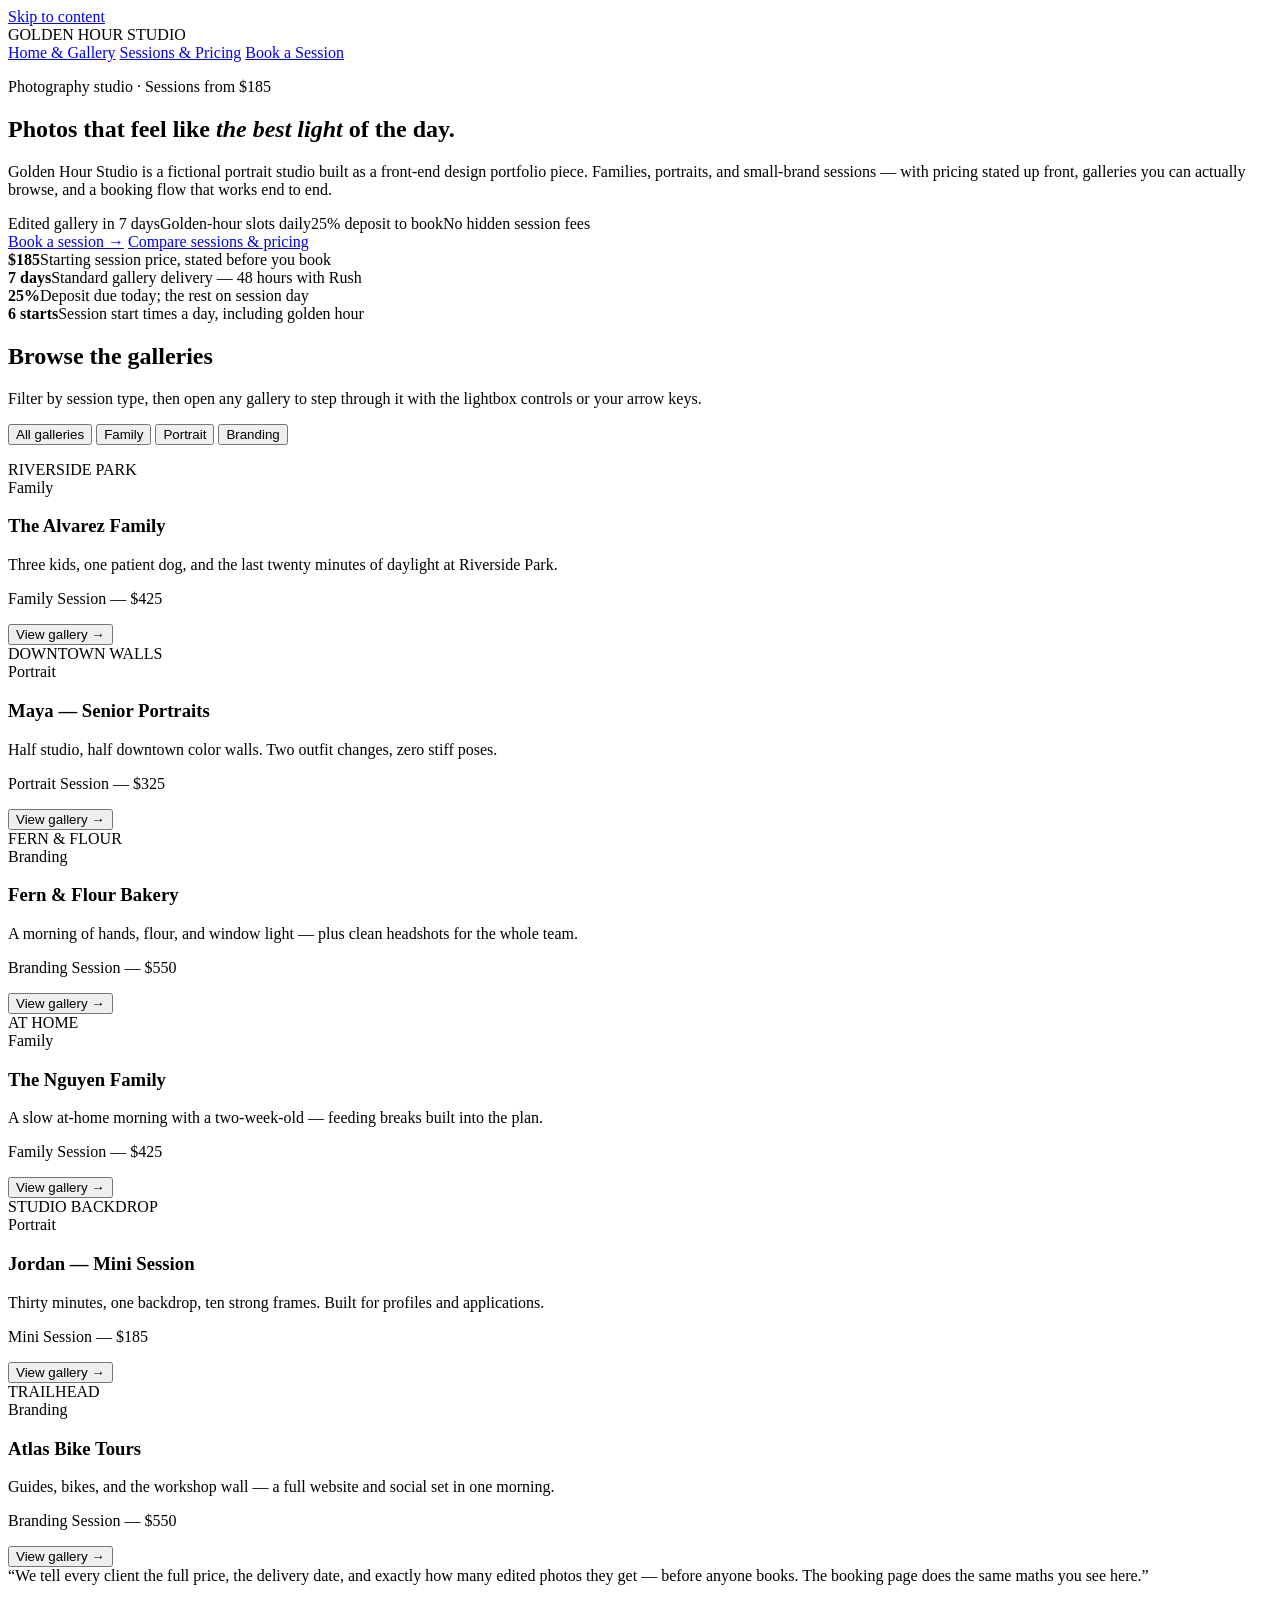
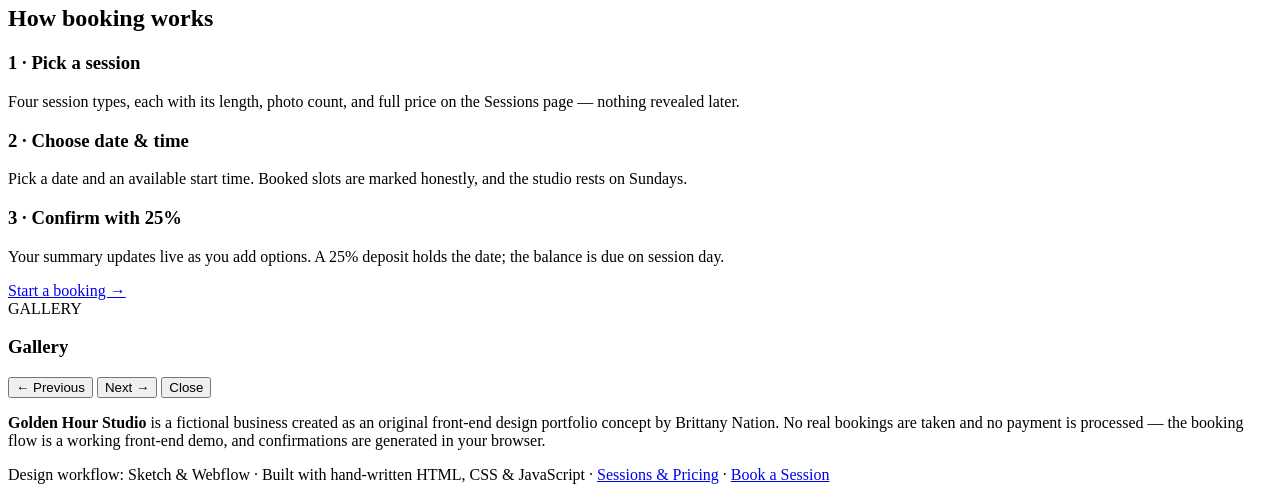
==== index.html @ 1f01c3f1 "Add index.html — Golden Hour Studio booking site" ====
<!DOCTYPE html>
<html lang="en">
<head>
<meta charset="UTF-8">
<meta name="viewport" content="width=device-width, initial-scale=1.0">
<title>Golden Hour Studio — Family, Portrait & Branding Photography</title>
<meta name="description" content="Golden Hour Studio is a fictional photography studio. Browse real galleries by session type, compare honest session pricing, and book a session in a working booking flow.">
<meta property="og:title" content="Golden Hour Studio — Photography Booking">
<meta property="og:description" content="Family, portrait, and branding sessions with honest pricing and a booking flow that actually works — pick a package, a date, and a golden-hour slot.">
<meta property="og:type" content="website">
<meta property="og:url" content="https://brittanynation.github.io/golden-hour-studio/">
<meta property="og:image" content="https://brittanynation.github.io/golden-hour-studio/og-image.png">
<meta name="twitter:card" content="summary_large_image">
<link rel="stylesheet" href="styles.css">
</head>
<body>
<a class="skip" href="#main">Skip to content</a>
<header class="topbar"><div class="wrap">
  <div class="brand">GOLDEN HOUR <span>STUDIO</span></div>
  <nav class="nav" aria-label="Main">
    <a href="index.html" aria-current="page">Home & Gallery</a>
    <a href="sessions.html">Sessions & Pricing</a>
    <a href="book.html">Book a Session</a>
  </nav>
</div></header>

<main id="main" class="wrap">
  <section class="hero">
    <p class="eyebrow">Photography studio · Sessions from $185</p>
    <h1>Photos that feel like <em>the best light</em> of the day.</h1>
    <p class="lede">Golden Hour Studio is a fictional portrait studio built as a front-end design portfolio piece. Families, portraits, and small-brand sessions — with pricing stated up front, galleries you can actually browse, and a booking flow that works end to end.</p>
    <div class="meta-row"><span>Edited gallery in 7 days</span><span>Golden-hour slots daily</span><span>25% deposit to book</span><span>No hidden session fees</span></div>
    <div class="cta-row">
      <a class="btn btn-amber" href="book.html">Book a session →</a>
      <a class="btn btn-ghost" href="sessions.html">Compare sessions & pricing</a>
    </div>
  </section>

  <section class="stats" aria-label="Studio at a glance">
    <div class="stat"><strong>$185</strong>Starting session price, stated before you book</div>
    <div class="stat dark"><strong>7 days</strong>Standard gallery delivery — 48 hours with Rush</div>
    <div class="stat"><strong>25%</strong>Deposit due today; the rest on session day</div>
    <div class="stat dark"><strong>6 starts</strong>Session start times a day, including golden hour</div>
  </section>

  <section aria-labelledby="gallery-h">
    <h2 id="gallery-h">Browse the galleries</h2>
    <p class="hint">Filter by session type, then open any gallery to step through it with the lightbox controls or your arrow keys.</p>
    <div class="filter-row" role="group" aria-label="Filter galleries">
      <button type="button" class="filter-btn selected" data-filter="all" aria-pressed="true">All galleries</button>
      <button type="button" class="filter-btn" data-filter="family" aria-pressed="false">Family</button>
      <button type="button" class="filter-btn" data-filter="portrait" aria-pressed="false">Portrait</button>
      <button type="button" class="filter-btn" data-filter="branding" aria-pressed="false">Branding</button>
    </div>
    <p id="gallery-status" class="sr-only" role="status" aria-live="polite"></p>
    <div class="grid3" id="gallery-grid">
      <article class="card gallery-card" data-category="family" data-title="The Alvarez Family at Riverside Park" data-caption="Family Session · 75 minutes · 35 edited photos · Riverside Park at golden hour" data-visual="v-amber">
        <div class="card-visual v-amber">RIVERSIDE PARK</div>
        <div class="card-body"><span class="badge badge-amber">Family</span><h3>The Alvarez Family</h3><p>Three kids, one patient dog, and the last twenty minutes of daylight at Riverside Park.</p><p class="price">Family Session — $425</p><button type="button" class="btn btn-primary view-btn">View gallery →</button></div>
      </article>
      <article class="card gallery-card" data-category="portrait" data-title="Maya — Senior Portrait Session" data-caption="Portrait Session · 60 minutes · 25 edited photos · Studio + downtown walls" data-visual="v-rose">
        <div class="card-visual v-rose">DOWNTOWN WALLS</div>
        <div class="card-body"><span class="badge">Portrait</span><h3>Maya — Senior Portraits</h3><p>Half studio, half downtown color walls. Two outfit changes, zero stiff poses.</p><p class="price">Portrait Session — $325</p><button type="button" class="btn btn-primary view-btn">View gallery →</button></div>
      </article>
      <article class="card gallery-card" data-category="branding" data-title="Fern & Flour Bakery — Brand Session" data-caption="Branding Session · 2 hours · 40 edited photos + headshots · On location at the bakery" data-visual="v-olive">
        <div class="card-visual v-olive">FERN & FLOUR</div>
        <div class="card-body"><span class="badge">Branding</span><h3>Fern &amp; Flour Bakery</h3><p>A morning of hands, flour, and window light — plus clean headshots for the whole team.</p><p class="price">Branding Session — $550</p><button type="button" class="btn btn-primary view-btn">View gallery →</button></div>
      </article>
      <article class="card gallery-card" data-category="family" data-title="The Nguyen Family — New Baby at Home" data-caption="Family Session · 75 minutes · 35 edited photos · At-home lifestyle session" data-visual="v-sand">
        <div class="card-visual v-sand">AT HOME</div>
        <div class="card-body"><span class="badge badge-amber">Family</span><h3>The Nguyen Family</h3><p>A slow at-home morning with a two-week-old — feeding breaks built into the plan.</p><p class="price">Family Session — $425</p><button type="button" class="btn btn-primary view-btn">View gallery →</button></div>
      </article>
      <article class="card gallery-card" data-category="portrait" data-title="Jordan — Studio Portrait Mini" data-caption="Mini Session · 30 minutes · 10 edited photos · Studio backdrop, one outfit" data-visual="v-ink">
        <div class="card-visual v-ink">STUDIO BACKDROP</div>
        <div class="card-body"><span class="badge">Portrait</span><h3>Jordan — Mini Session</h3><p>Thirty minutes, one backdrop, ten strong frames. Built for profiles and applications.</p><p class="price">Mini Session — $185</p><button type="button" class="btn btn-primary view-btn">View gallery →</button></div>
      </article>
      <article class="card gallery-card" data-category="branding" data-title="Atlas Bike Tours — Team Branding" data-caption="Branding Session · 2 hours · 40 edited photos + headshots · Trailhead + workshop" data-visual="v-dusk">
        <div class="card-visual v-dusk">TRAILHEAD</div>
        <div class="card-body"><span class="badge">Branding</span><h3>Atlas Bike Tours</h3><p>Guides, bikes, and the workshop wall — a full website and social set in one morning.</p><p class="price">Branding Session — $550</p><button type="button" class="btn btn-primary view-btn">View gallery →</button></div>
      </article>
    </div>
  </section>

  <div class="story">“We tell every client the full price, the delivery date, and exactly how many edited photos they get — before anyone books. The booking page does the same maths you see here.”</div>

  <section aria-labelledby="how-h">
    <h2 id="how-h">How booking works</h2>
    <div class="notes">
      <div class="note"><h3>1 · Pick a session</h3><p>Four session types, each with its length, photo count, and full price on the Sessions page — nothing revealed later.</p></div>
      <div class="note"><h3>2 · Choose date & time</h3><p>Pick a date and an available start time. Booked slots are marked honestly, and the studio rests on Sundays.</p></div>
      <div class="note"><h3>3 · Confirm with 25%</h3><p>Your summary updates live as you add options. A 25% deposit holds the date; the balance is due on session day.</p></div>
    </div>
    <div class="cta-row"><a class="btn btn-amber" href="book.html">Start a booking →</a></div>
  </section>
</main>

<div class="lightbox" id="lightbox" aria-hidden="true" role="dialog" aria-modal="true" aria-labelledby="lightbox-title">
  <div class="lightbox-box">
    <div class="lightbox-visual v-amber" id="lightbox-visual">GALLERY</div>
    <div class="lightbox-body">
      <h3 id="lightbox-title">Gallery</h3>
      <p id="lightbox-caption"></p>
      <div class="lightbox-nav">
        <button type="button" class="btn btn-ghost" id="lightbox-prev">← Previous</button>
        <button type="button" class="btn btn-ghost" id="lightbox-next">Next →</button>
        <button type="button" class="btn btn-primary" id="lightbox-close">Close</button>
      </div>
    </div>
  </div>
</div>

<footer><div class="wrap">
  <p><strong>Golden Hour Studio</strong> is a fictional business created as an original front-end design portfolio concept by Brittany Nation. No real bookings are taken and no payment is processed — the booking flow is a working front-end demo, and confirmations are generated in your browser.</p>
  <p>Design workflow: Sketch &amp; Webflow · Built with hand-written HTML, CSS &amp; JavaScript · <a href="sessions.html">Sessions &amp; Pricing</a> · <a href="book.html">Book a Session</a></p>
</div></footer>
<script src="studio.js"></script>
</body>
</html>
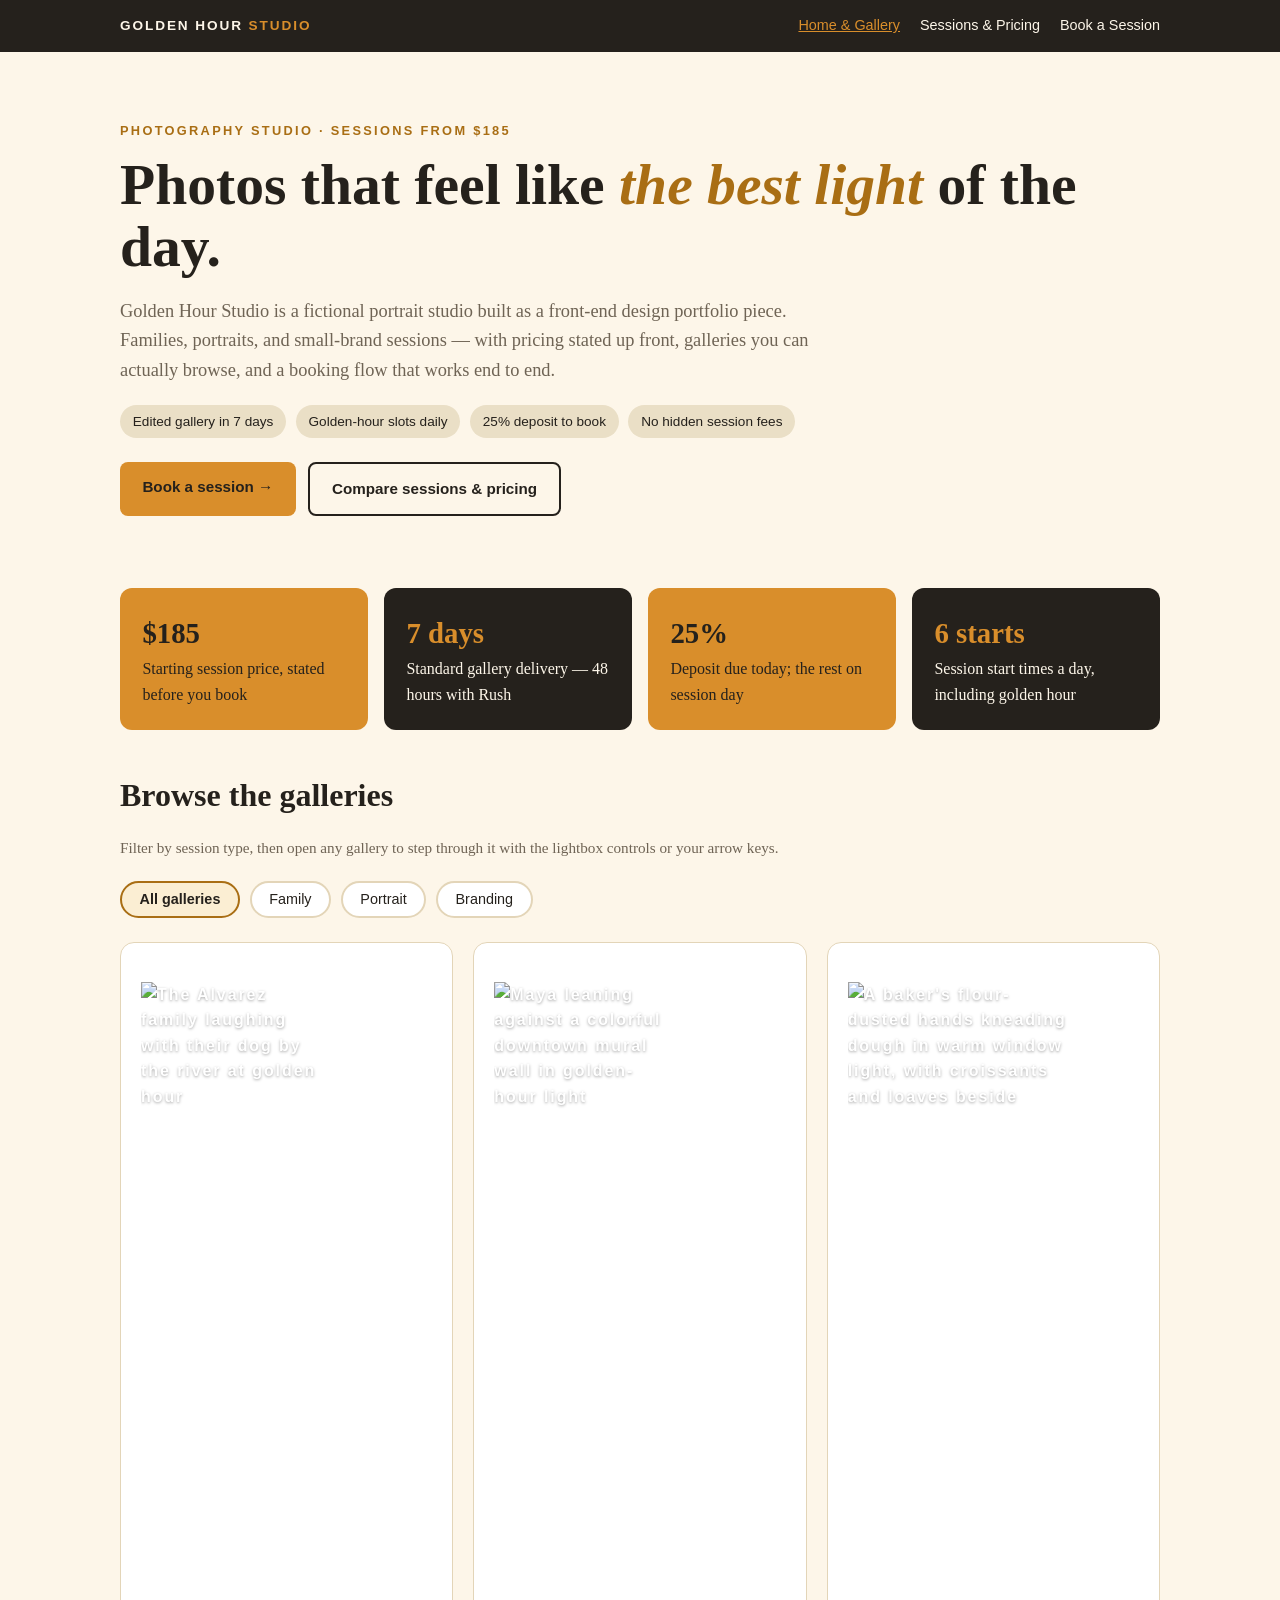
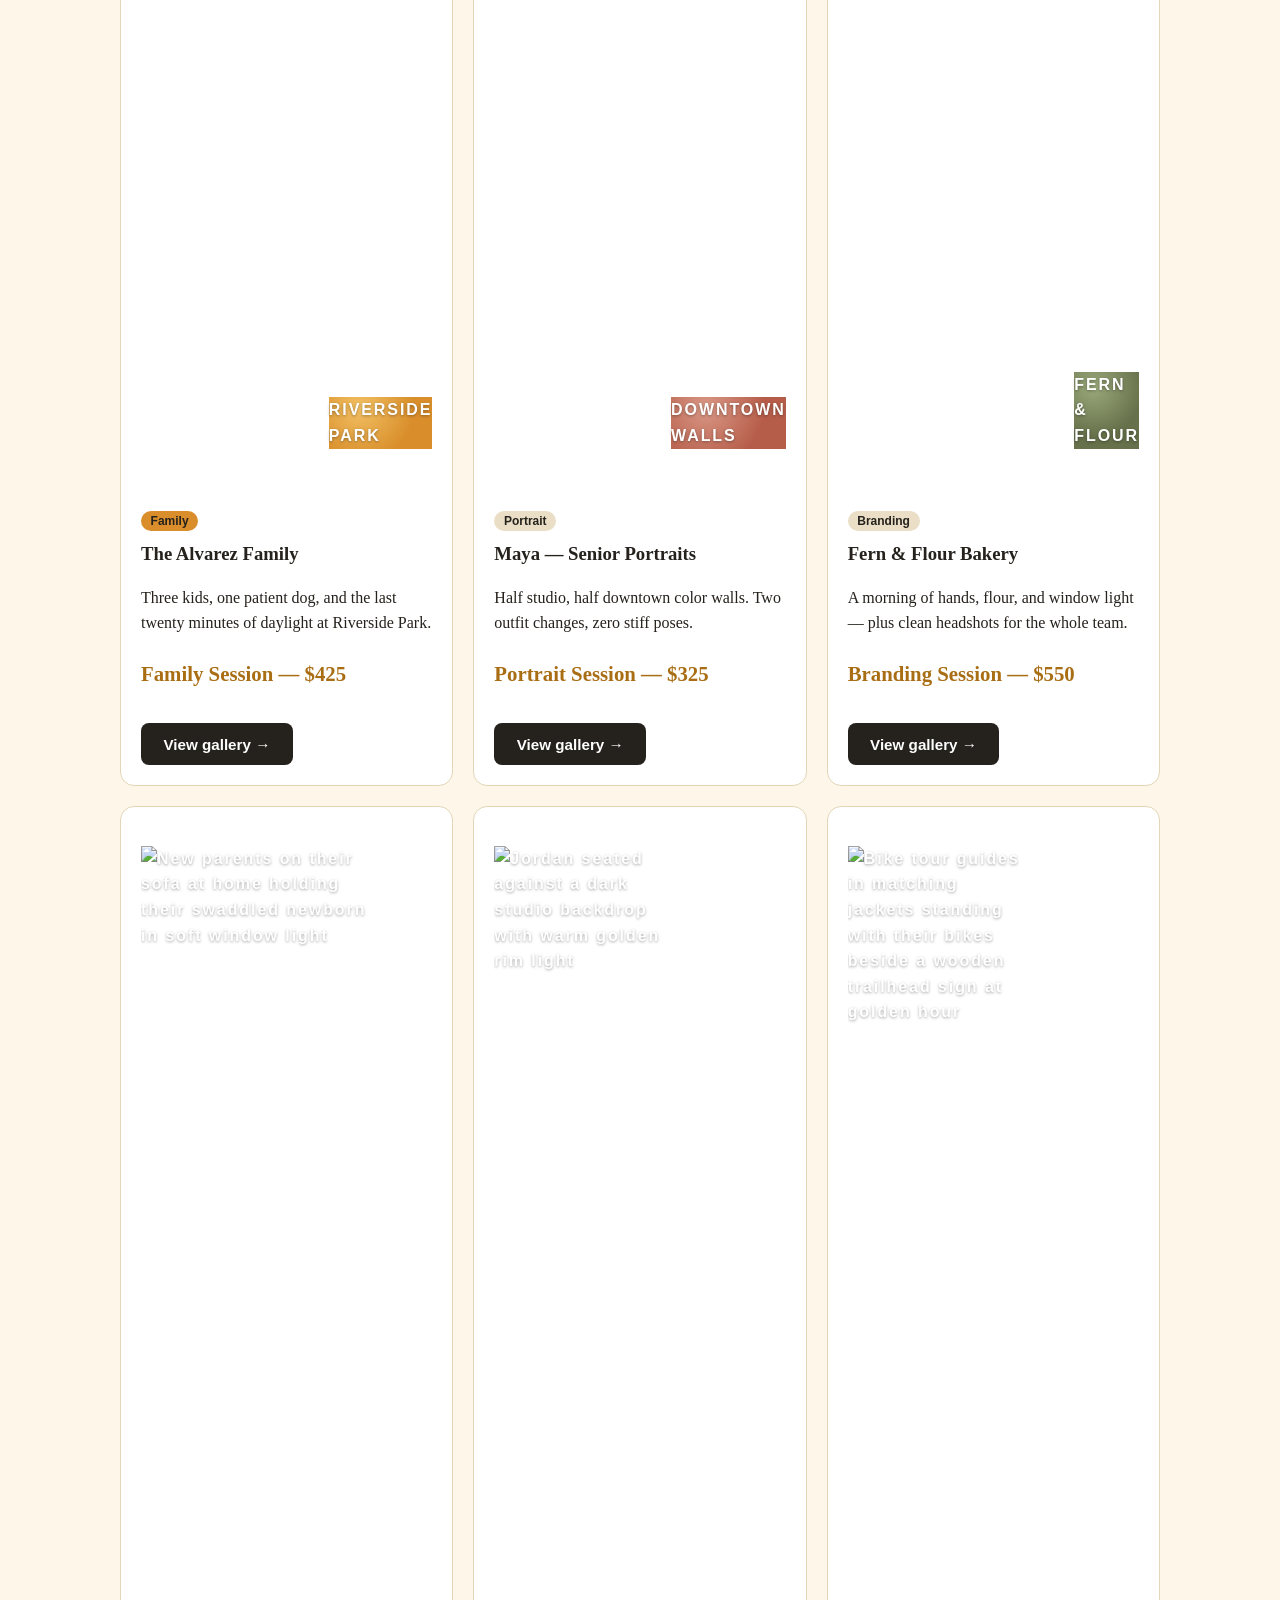
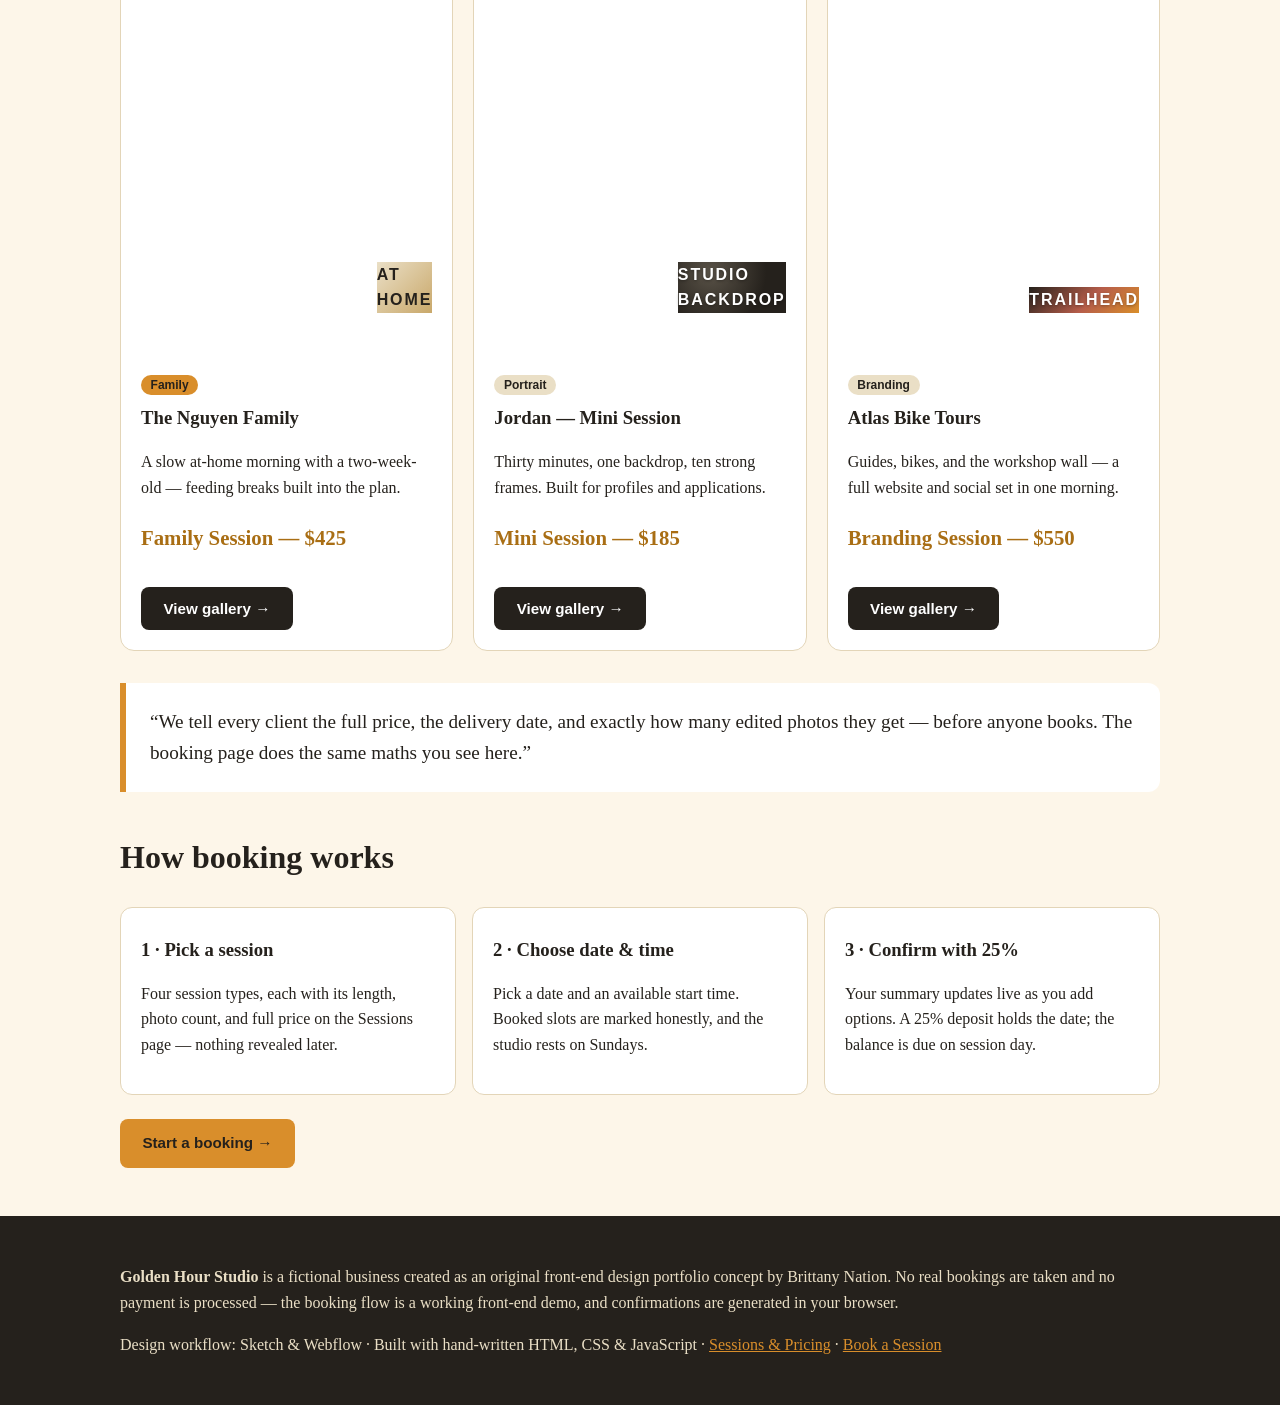
==== commit 658fa61d: "Gallery: real photos on cards and in the lightbox" ====
--- a/index.html
+++ b/index.html
@@ -54,28 +54,28 @@
     </div>
     <p id="gallery-status" class="sr-only" role="status" aria-live="polite"></p>
     <div class="grid3" id="gallery-grid">
-      <article class="card gallery-card" data-category="family" data-title="The Alvarez Family at Riverside Park" data-caption="Family Session · 75 minutes · 35 edited photos · Riverside Park at golden hour" data-visual="v-amber">
-        <div class="card-visual v-amber">RIVERSIDE PARK</div>
+      <article class="card gallery-card" data-category="family" data-title="The Alvarez Family at Riverside Park" data-caption="Family Session · 75 minutes · 35 edited photos · Riverside Park at golden hour" data-visual="v-amber" data-img="gallery-1.jpg">
+        <div class="card-visual photo"><img src="gallery-1.jpg" alt="The Alvarez family laughing with their dog by the river at golden hour" width="1600" height="1067" loading="lazy"><span class="visual-chip v-amber">RIVERSIDE PARK</span></div>
         <div class="card-body"><span class="badge badge-amber">Family</span><h3>The Alvarez Family</h3><p>Three kids, one patient dog, and the last twenty minutes of daylight at Riverside Park.</p><p class="price">Family Session — $425</p><button type="button" class="btn btn-primary view-btn">View gallery →</button></div>
       </article>
-      <article class="card gallery-card" data-category="portrait" data-title="Maya — Senior Portrait Session" data-caption="Portrait Session · 60 minutes · 25 edited photos · Studio + downtown walls" data-visual="v-rose">
-        <div class="card-visual v-rose">DOWNTOWN WALLS</div>
+      <article class="card gallery-card" data-category="portrait" data-title="Maya — Senior Portrait Session" data-caption="Portrait Session · 60 minutes · 25 edited photos · Studio + downtown walls" data-visual="v-rose" data-img="gallery-2.jpg">
+        <div class="card-visual photo"><img src="gallery-2.jpg" alt="Maya leaning against a colorful downtown mural wall in golden-hour light" width="1600" height="1067" loading="lazy"><span class="visual-chip v-rose">DOWNTOWN WALLS</span></div>
         <div class="card-body"><span class="badge">Portrait</span><h3>Maya — Senior Portraits</h3><p>Half studio, half downtown color walls. Two outfit changes, zero stiff poses.</p><p class="price">Portrait Session — $325</p><button type="button" class="btn btn-primary view-btn">View gallery →</button></div>
       </article>
-      <article class="card gallery-card" data-category="branding" data-title="Fern & Flour Bakery — Brand Session" data-caption="Branding Session · 2 hours · 40 edited photos + headshots · On location at the bakery" data-visual="v-olive">
-        <div class="card-visual v-olive">FERN & FLOUR</div>
+      <article class="card gallery-card" data-category="branding" data-title="Fern & Flour Bakery — Brand Session" data-caption="Branding Session · 2 hours · 40 edited photos + headshots · On location at the bakery" data-visual="v-olive" data-img="gallery-3.jpg">
+        <div class="card-visual photo"><img src="gallery-3.jpg" alt="A baker's flour-dusted hands kneading dough in warm window light, with croissants and loaves beside" width="1600" height="1067" loading="lazy"><span class="visual-chip v-olive">FERN &amp; FLOUR</span></div>
         <div class="card-body"><span class="badge">Branding</span><h3>Fern &amp; Flour Bakery</h3><p>A morning of hands, flour, and window light — plus clean headshots for the whole team.</p><p class="price">Branding Session — $550</p><button type="button" class="btn btn-primary view-btn">View gallery →</button></div>
       </article>
-      <article class="card gallery-card" data-category="family" data-title="The Nguyen Family — New Baby at Home" data-caption="Family Session · 75 minutes · 35 edited photos · At-home lifestyle session" data-visual="v-sand">
-        <div class="card-visual v-sand">AT HOME</div>
+      <article class="card gallery-card" data-category="family" data-title="The Nguyen Family — New Baby at Home" data-caption="Family Session · 75 minutes · 35 edited photos · At-home lifestyle session" data-visual="v-sand" data-img="gallery-4.jpg">
+        <div class="card-visual photo"><img src="gallery-4.jpg" alt="New parents on their sofa at home holding their swaddled newborn in soft window light" width="1600" height="1067" loading="lazy"><span class="visual-chip v-sand">AT HOME</span></div>
         <div class="card-body"><span class="badge badge-amber">Family</span><h3>The Nguyen Family</h3><p>A slow at-home morning with a two-week-old — feeding breaks built into the plan.</p><p class="price">Family Session — $425</p><button type="button" class="btn btn-primary view-btn">View gallery →</button></div>
       </article>
-      <article class="card gallery-card" data-category="portrait" data-title="Jordan — Studio Portrait Mini" data-caption="Mini Session · 30 minutes · 10 edited photos · Studio backdrop, one outfit" data-visual="v-ink">
-        <div class="card-visual v-ink">STUDIO BACKDROP</div>
+      <article class="card gallery-card" data-category="portrait" data-title="Jordan — Studio Portrait Mini" data-caption="Mini Session · 30 minutes · 10 edited photos · Studio backdrop, one outfit" data-visual="v-ink" data-img="gallery-5.jpg">
+        <div class="card-visual photo"><img src="gallery-5.jpg" alt="Jordan seated against a dark studio backdrop with warm golden rim light" width="1600" height="1067" loading="lazy"><span class="visual-chip v-ink">STUDIO BACKDROP</span></div>
         <div class="card-body"><span class="badge">Portrait</span><h3>Jordan — Mini Session</h3><p>Thirty minutes, one backdrop, ten strong frames. Built for profiles and applications.</p><p class="price">Mini Session — $185</p><button type="button" class="btn btn-primary view-btn">View gallery →</button></div>
       </article>
-      <article class="card gallery-card" data-category="branding" data-title="Atlas Bike Tours — Team Branding" data-caption="Branding Session · 2 hours · 40 edited photos + headshots · Trailhead + workshop" data-visual="v-dusk">
-        <div class="card-visual v-dusk">TRAILHEAD</div>
+      <article class="card gallery-card" data-category="branding" data-title="Atlas Bike Tours — Team Branding" data-caption="Branding Session · 2 hours · 40 edited photos + headshots · Trailhead + workshop" data-visual="v-dusk" data-img="gallery-6.jpg">
+        <div class="card-visual photo"><img src="gallery-6.jpg" alt="Bike tour guides in matching jackets standing with their bikes beside a wooden trailhead sign at golden hour" width="1600" height="1067" loading="lazy"><span class="visual-chip v-dusk">TRAILHEAD</span></div>
         <div class="card-body"><span class="badge">Branding</span><h3>Atlas Bike Tours</h3><p>Guides, bikes, and the workshop wall — a full website and social set in one morning.</p><p class="price">Branding Session — $550</p><button type="button" class="btn btn-primary view-btn">View gallery →</button></div>
       </article>
     </div>
@@ -96,7 +96,7 @@
 
 <div class="lightbox" id="lightbox" aria-hidden="true" role="dialog" aria-modal="true" aria-labelledby="lightbox-title">
   <div class="lightbox-box">
-    <div class="lightbox-visual v-amber" id="lightbox-visual">GALLERY</div>
+    <div class="lightbox-visual"><img id="lightbox-img" src="gallery-1.jpg" alt="" width="1600" height="1067"></div>
     <div class="lightbox-body">
       <h3 id="lightbox-title">Gallery</h3>
       <p id="lightbox-caption"></p>
--- a/styles.css
+++ b/styles.css
@@ -0,0 +1,71 @@
+:root{--cream:#FDF6E9;--ink:#25211C;--amber:#D98E2B;--amber-dark:#A96E14;--olive:#66704A;--rose:#B65D4A;--sand:#EADFC6;--muted:#6F6455;--line:#E3D5B8;--white:#fff}
+*{box-sizing:border-box}body{margin:0;font-family:Georgia,'Times New Roman',serif;background:var(--cream);color:var(--ink);line-height:1.6}
+.skip{position:absolute;left:-9999px}.skip:focus{left:1rem;top:1rem;background:#fff;padding:.5rem 1rem;z-index:50}
+.wrap{max-width:1080px;margin:0 auto;padding:0 1.25rem}
+.topbar{background:var(--ink);color:var(--cream)}.topbar .wrap{display:flex;justify-content:space-between;align-items:center;padding:.9rem 1.25rem;flex-wrap:wrap;gap:.75rem}
+.brand{font-family:Arial,sans-serif;font-weight:700;letter-spacing:.14em;font-size:.85rem}.brand span{color:var(--amber)}
+.nav{display:flex;gap:1.25rem;flex-wrap:wrap}.nav a{color:var(--cream);text-decoration:none;font-family:Arial,sans-serif;font-size:.9rem}.nav a:hover,.nav a[aria-current]{color:var(--amber);text-decoration:underline}
+.hero{padding:3.5rem 0 2.5rem}.eyebrow{font-family:Arial,sans-serif;letter-spacing:.18em;text-transform:uppercase;color:var(--amber-dark);font-size:.8rem;font-weight:700}
+h1{font-size:clamp(2.2rem,5vw,3.6rem);line-height:1.08;margin:.5rem 0 1rem}h1 em{color:var(--amber-dark);font-style:italic}
+.lede{font-size:1.15rem;max-width:44rem;color:var(--muted)}
+.meta-row{display:flex;gap:.6rem;flex-wrap:wrap;margin:1.25rem 0}.meta-row span{background:var(--sand);padding:.35rem .8rem;border-radius:999px;font-family:Arial,sans-serif;font-size:.85rem}
+.cta-row{display:flex;gap:.75rem;flex-wrap:wrap;margin-top:1.5rem}
+.btn{display:inline-block;padding:.8rem 1.4rem;border-radius:8px;text-decoration:none;font-family:Arial,sans-serif;font-weight:700;font-size:.95rem;border:0;cursor:pointer}
+.btn-amber{background:var(--amber);color:var(--ink)}.btn-primary{background:var(--ink);color:#fff}.btn-ghost{border:2px solid var(--ink);color:var(--ink);background:transparent}
+.btn.added,.btn.success{background:var(--olive);color:#fff}
+.stats{display:grid;grid-template-columns:repeat(auto-fit,minmax(200px,1fr));gap:1rem;margin:2rem 0}
+.stat{background:var(--amber);color:var(--ink);padding:1.4rem;border-radius:12px}.stat strong{display:block;font-size:1.8rem}
+.stat.dark{background:var(--ink);color:var(--cream)}.stat.dark strong{color:var(--amber)}
+h2{font-size:2rem;margin:2.5rem 0 .5rem}h3{margin:.4rem 0}.hint{color:var(--muted);font-size:.95rem}
+.grid3{display:grid;grid-template-columns:repeat(auto-fit,minmax(260px,1fr));gap:1.25rem;margin:1.5rem 0}
+.card{background:#fff;border:1px solid var(--line);border-radius:14px;overflow:hidden}
+.card-visual{padding:2.4rem 1.25rem;color:#fff;font-family:Arial,sans-serif;font-weight:700;letter-spacing:.12em;min-height:130px;display:flex;align-items:flex-end;text-shadow:0 1px 3px rgba(0,0,0,.35)}
+.v-amber{background:radial-gradient(circle at 30% 20%,#F2C063,#D98E2B 65%)}
+.v-olive{background:radial-gradient(circle at 30% 20%,#9AA87A,#66704A 65%)}
+.v-rose{background:radial-gradient(circle at 30% 20%,#D99885,#B65D4A 65%)}
+.v-ink{background:radial-gradient(circle at 30% 20%,#5A5348,#25211C 65%)}
+.v-sand{background:linear-gradient(135deg,#EADFC6,#C9A86A);color:var(--ink);text-shadow:none}
+.v-dusk{background:linear-gradient(135deg,#25211C 0%,#B65D4A 55%,#D98E2B 100%)}
+.card-body{padding:1.25rem}.badge{background:var(--sand);padding:.2rem .6rem;border-radius:999px;font-family:Arial,sans-serif;font-size:.75rem;font-weight:700}.badge-amber{background:var(--amber);color:var(--ink)}
+.price{font-size:1.3rem;font-weight:700;color:var(--amber-dark)}
+.story{background:#fff;border-left:6px solid var(--amber);padding:1.5rem;border-radius:0 12px 12px 0;margin:2rem 0;font-size:1.2rem}
+.notes{display:grid;grid-template-columns:repeat(auto-fit,minmax(240px,1fr));gap:1rem;margin:1.5rem 0}
+.note{background:#fff;border:1px solid var(--line);border-radius:12px;padding:1.25rem}
+table{width:100%;border-collapse:collapse;background:#fff;margin:1rem 0}th,td{padding:.8rem;border:1px solid var(--line);text-align:left}th{background:var(--ink);color:#fff;font-family:Arial,sans-serif}.tablewrap{overflow-x:auto}
+form{background:#fff;border:1px solid var(--line);border-radius:14px;padding:1.5rem}
+label{display:block;font-family:Arial,sans-serif;font-weight:700;margin:1rem 0 .3rem;font-size:.9rem}
+input,select,textarea{width:100%;padding:.7rem;border:1px solid var(--line);border-radius:8px;font-size:1rem;background:#fff;font-family:inherit}
+.check{display:flex;gap:.6rem;align-items:flex-start;margin:.6rem 0}.check input{width:auto;margin-top:.3rem}.check label{display:inline;margin:0;font-weight:400}
+.summary{background:var(--ink);color:var(--cream);border-radius:14px;padding:1.5rem}.summary strong{color:var(--amber)}
+.summary .row{display:flex;justify-content:space-between;gap:1rem;padding:.35rem 0}.summary .total{border-top:1px solid #55483A;margin-top:.6rem;padding-top:.8rem;font-size:1.15rem}
+.grid2{display:grid;grid-template-columns:1.4fr 1fr;gap:1.5rem;align-items:start;margin:1.5rem 0}@media(max-width:760px){.grid2{grid-template-columns:1fr}}
+details{background:#fff;border:1px solid var(--line);border-radius:10px;padding:1rem;margin:.6rem 0}summary{font-weight:700;cursor:pointer}
+footer{background:var(--ink);color:var(--sand);padding:2rem 0;margin-top:3rem}footer a{color:var(--amber)}
+.sr-only{position:absolute;width:1px;height:1px;overflow:hidden;clip:rect(0 0 0 0);white-space:nowrap}
+.error{display:none;color:#9C3A24;font-family:Arial,sans-serif;font-size:.85rem;margin:.3rem 0 0}.error.show{display:block}
+.field-invalid{border-color:#9C3A24!important;outline:2px solid rgba(156,58,36,.25)}
+/* Gallery filter + lightbox */
+.filter-row{display:flex;gap:.6rem;flex-wrap:wrap;margin:1.25rem 0}
+.filter-btn{border:2px solid var(--line);background:#fff;padding:.55rem 1.1rem;border-radius:999px;font-family:Arial,sans-serif;font-size:.9rem;cursor:pointer;color:var(--ink)}
+.filter-btn.selected{border-color:var(--amber-dark);background:#FBEED3;font-weight:700}
+.gallery-card button.view-btn{margin-top:.75rem}
+.lightbox{position:fixed;inset:0;background:rgba(20,17,13,.88);display:none;align-items:center;justify-content:center;z-index:100;padding:1rem}
+.lightbox.open{display:flex}
+.lightbox-box{background:var(--cream);border-radius:16px;max-width:640px;width:100%;overflow:hidden}
+.lightbox-visual{min-height:280px;display:flex;align-items:flex-end;padding:1.5rem;color:#fff;font-family:Arial,sans-serif;font-weight:700;letter-spacing:.12em;text-shadow:0 1px 3px rgba(0,0,0,.4)}
+.lightbox-body{padding:1.25rem 1.5rem 1.5rem}
+.lightbox-nav{display:flex;gap:.6rem;flex-wrap:wrap;margin-top:1rem}
+/* Booking */
+.pkg-grid{display:grid;grid-template-columns:repeat(auto-fit,minmax(210px,1fr));gap:1rem;margin:1rem 0}
+.pkg-btn{text-align:left;border:2px solid var(--line);background:#fff;border-radius:12px;padding:1.1rem;cursor:pointer;font-family:inherit;color:var(--ink)}
+.pkg-btn.selected{border-color:var(--amber-dark);background:#FBEED3}
+.pkg-btn .p-name{font-family:Arial,sans-serif;font-weight:700;display:block}
+.pkg-btn .p-price{font-size:1.25rem;font-weight:700;color:var(--amber-dark);display:block;margin:.3rem 0}
+.slot-grid{display:flex;gap:.6rem;flex-wrap:wrap;margin:.75rem 0}
+.slot-btn{border:2px solid var(--line);background:#fff;padding:.55rem 1rem;border-radius:999px;font-family:Arial,sans-serif;font-size:.9rem;cursor:pointer;color:var(--ink)}
+.slot-btn.selected{border-color:var(--amber-dark);background:#FBEED3;font-weight:700}
+.slot-btn:disabled{opacity:.45;cursor:not-allowed;text-decoration:line-through}
+.confirmation{background:#fff;border:2px solid var(--olive);border-radius:14px;padding:1.75rem;margin:1.5rem 0}
+.confirmation h2{margin-top:0;color:var(--olive)}
+.ref{font-family:Arial,sans-serif;font-weight:700;font-size:1.3rem;color:var(--amber-dark)}
+.hidden{display:none!important}
